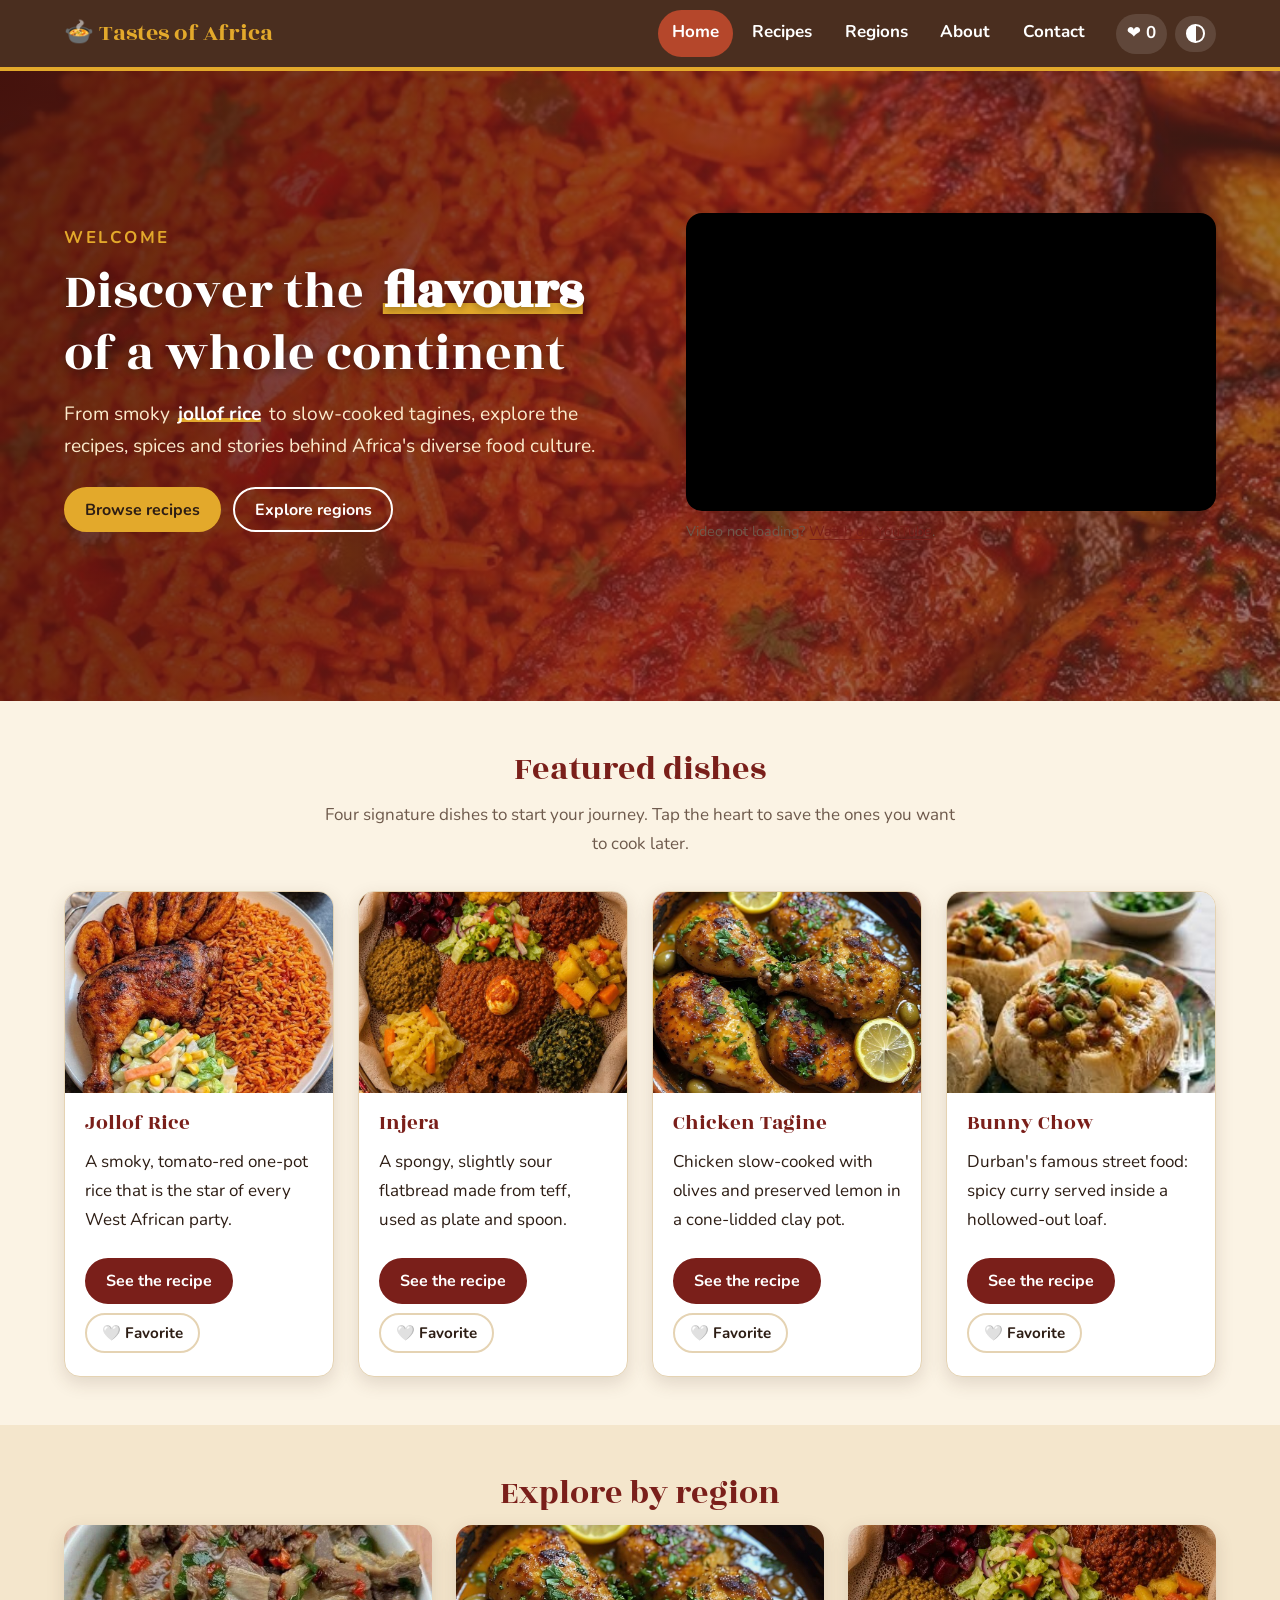
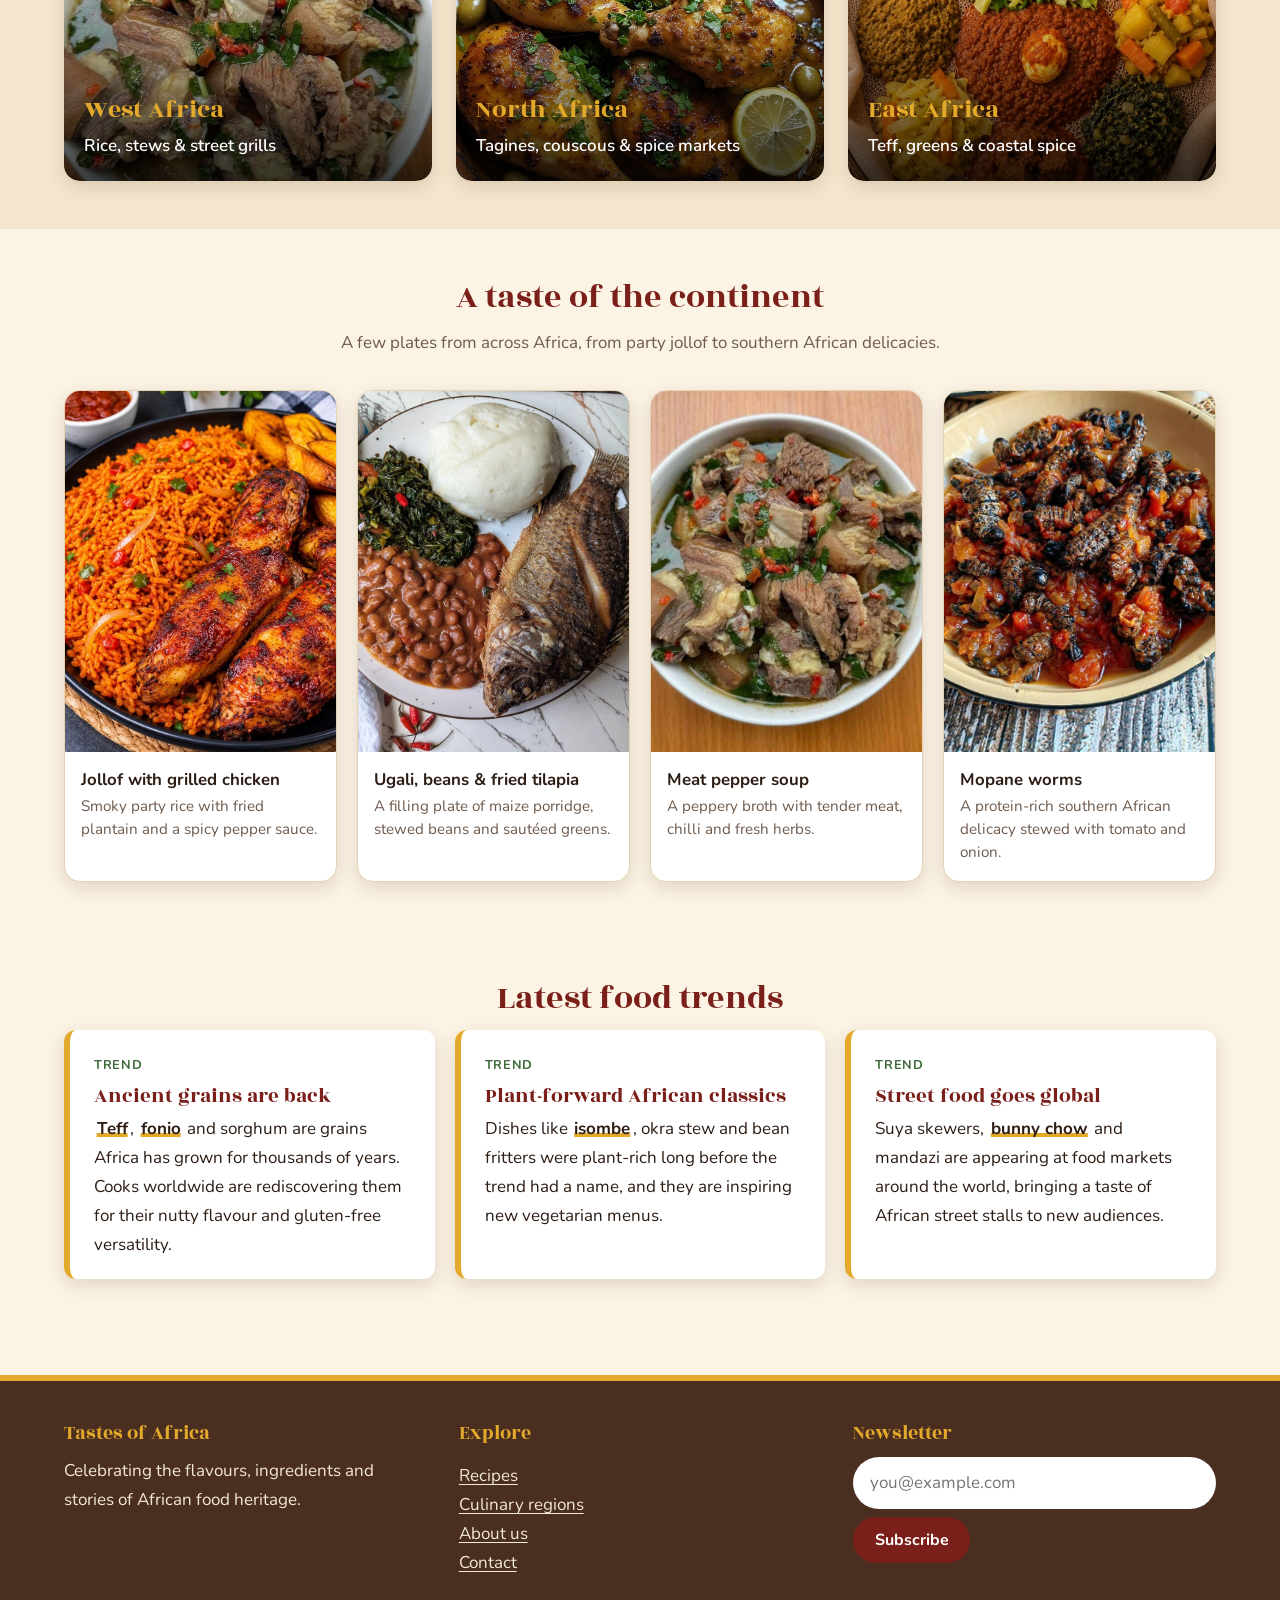
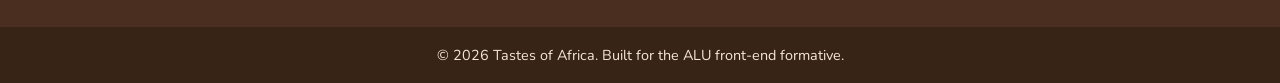
==== index.html @ a36c677f "Taste of Africa website" ====
<!DOCTYPE html>
<html lang="en">
<head>
  <meta charset="UTF-8">
  <meta name="viewport" content="width=device-width, initial-scale=1.0">
  <title>Home | Tastes of Africa</title>
  <meta name="description" content="Explore African cuisine: recipes, regions, spices and food culture.">
  <link rel="icon" href="data:image/svg+xml,%3Csvg xmlns='http://www.w3.org/2000/svg' viewBox='0 0 100 100'%3E%3Ctext y='.9em' font-size='90'%3E🍲%3C/text%3E%3C/svg%3E">
  <link rel="preconnect" href="https://fonts.googleapis.com">
  <link rel="preconnect" href="https://fonts.gstatic.com" crossorigin>
  <link href="https://fonts.googleapis.com/css2?family=Nunito:wght@400;600;700&amp;family=Rozha+One&amp;display=swap" rel="stylesheet">
  <link rel="stylesheet" href="styles.css">
  <script src="script.js" defer></script>
</head>
<body>
<a class="skip-link" href="#main">Skip to main content</a>
<header class="site-header">
  <div class="container header-inner">
    <a class="brand" href="index.html" aria-label="Tastes of Africa home"><span aria-hidden="true">🍲</span> Tastes of Africa</a>
    <button class="nav-toggle" type="button" aria-expanded="false" aria-controls="site-nav" aria-label="Toggle navigation menu">☰</button>
    <nav id="site-nav" class="site-nav" aria-label="Main navigation">
      <ul>
        <li><a href="index.html" aria-current="page">Home</a></li>
        <li><a href="recipes.html">Recipes</a></li>
        <li><a href="regions.html">Regions</a></li>
        <li><a href="about.html">About</a></li>
        <li><a href="contact.html">Contact</a></li>
      </ul>
    </nav>
    <div class="header-tools">
      <a class="fav-link" href="recipes.html" title="Your favorites" aria-label="Your favorites">❤️ <span id="fav-count">0</span></a>
      <button id="theme-toggle" class="theme-toggle" type="button" aria-pressed="false" aria-label="Switch to dark mode"><span class="theme-icon" aria-hidden="true"></span></button>
    </div>
  </div>
</header>
<main id="main">

<section class="hero" aria-labelledby="hero-title">
  <div class="container hero-grid">
    <div class="hero-text">
      <p class="eyebrow">Welcome</p>
      <h1 id="hero-title">Discover the <mark>flavours</mark> of a whole continent</h1>
      <p class="lead">From smoky <mark>jollof rice</mark> to slow-cooked tagines, explore the recipes, spices and stories behind Africa's diverse food culture.</p>
      <p class="hero-actions"><a class="btn btn-accent" href="recipes.html">Browse recipes</a> <a class="btn btn-outline" href="regions.html">Explore regions</a></p>
    </div>
    <div class="hero-video">
      <h2 class="sr-only">Introduction video</h2>
      <div class="video-wrap">
  <iframe src="https://www.youtube-nocookie.com/embed/iTRN6gNwlqU" title="Everything in the African kitchen: how African food and drinks are made" loading="lazy" allow="accelerometer; clipboard-write; encrypted-media; gyroscope; picture-in-picture" referrerpolicy="strict-origin-when-cross-origin" allowfullscreen></iframe>
</div>
<p class="video-note">Video not loading? <a href="https://www.youtube.com/watch?v=iTRN6gNwlqU" target="_blank" rel="noopener">Watch on YouTube</a>.</p>
    </div>
  </div>
</section>

<section class="section container" aria-labelledby="featured-title">
  <h2 id="featured-title" class="section-title">Featured dishes</h2>
  <p class="section-intro">Four signature dishes to start your journey. Tap the heart to save the ones you want to cook later.</p>
  <div class="grid grid-4">
      <figure class="dish-card recipe-card card reveal" data-id="jollof-rice" data-region="west-africa">
        <img src="images/jollof-rice.jpg" alt="Jollof rice served with a grilled chicken leg, fried plantain and a creamy vegetable salad" width="800" height="600" loading="lazy">
        <figcaption>
          <h3>Jollof Rice</h3>
          <p>A smoky, tomato-red one-pot rice that is the star of every West African party.</p>
          <div class="card-actions">
            <a class="btn" href="jollof-rice.html">See the recipe</a>
            <button type="button" class="fav-btn" data-id="jollof-rice" aria-pressed="false"><span class="fav-icon" aria-hidden="true">🤍</span> <span class="fav-label">Favorite</span></button>
          </div>
        </figcaption>
      </figure>
      <figure class="dish-card recipe-card card reveal" data-id="injera" data-region="east-africa">
        <img src="images/injera.jpg" alt="An Ethiopian platter with injera lining a round tray, topped with colourful lentil, vegetable and beef stews, a salad and a boiled egg" width="800" height="600" loading="lazy">
        <figcaption>
          <h3>Injera</h3>
          <p>A spongy, slightly sour flatbread made from teff, used as plate and spoon.</p>
          <div class="card-actions">
            <a class="btn" href="injera.html">See the recipe</a>
            <button type="button" class="fav-btn" data-id="injera" aria-pressed="false"><span class="fav-icon" aria-hidden="true">🤍</span> <span class="fav-label">Favorite</span></button>
          </div>
        </figcaption>
      </figure>
      <figure class="dish-card recipe-card card reveal" data-id="tagine" data-region="north-africa">
        <img src="images/tagine.jpg" alt="Roasted chicken pieces in a clay dish with green olives, lemon slices and fresh herbs in a golden sauce" width="800" height="600" loading="lazy">
        <figcaption>
          <h3>Chicken Tagine</h3>
          <p>Chicken slow-cooked with olives and preserved lemon in a cone-lidded clay pot.</p>
          <div class="card-actions">
            <a class="btn" href="tagine.html">See the recipe</a>
            <button type="button" class="fav-btn" data-id="tagine" aria-pressed="false"><span class="fav-icon" aria-hidden="true">🤍</span> <span class="fav-label">Favorite</span></button>
          </div>
        </figcaption>
      </figure>
      <figure class="dish-card recipe-card card reveal" data-id="bunny-chow" data-region="southern-africa">
        <img src="images/bunny-chow.jpg" alt="Hollowed-out bread loaves filled with a chickpea and vegetable curry and garnished with herbs" width="800" height="600" loading="lazy">
        <figcaption>
          <h3>Bunny Chow</h3>
          <p>Durban's famous street food: spicy curry served inside a hollowed-out loaf.</p>
          <div class="card-actions">
            <a class="btn" href="bunny-chow.html">See the recipe</a>
            <button type="button" class="fav-btn" data-id="bunny-chow" aria-pressed="false"><span class="fav-icon" aria-hidden="true">🤍</span> <span class="fav-label">Favorite</span></button>
          </div>
        </figcaption>
      </figure>
  </div>
</section>

<section class="section band" aria-labelledby="regions-title">
  <div class="container">
    <h2 id="regions-title" class="section-title">Explore by region</h2>
    <div class="grid grid-3">
      <a class="region-tile reveal" href="west-africa.html" style="--tile:url('images/pepper-soup.jpg')">
        <span class="region-name">West Africa</span><span class="region-sub">Rice, stews &amp; street grills</span>
      </a>
      <a class="region-tile reveal" href="north-africa.html" style="--tile:url('images/tagine.jpg')">
        <span class="region-name">North Africa</span><span class="region-sub">Tagines, couscous &amp; spice markets</span>
      </a>
      <a class="region-tile reveal" href="east-africa.html" style="--tile:url('images/injera.jpg')">
        <span class="region-name">East Africa</span><span class="region-sub">Teff, greens &amp; coastal spice</span>
      </a>
    </div>
  </div>
</section>

<section class="section container" aria-labelledby="gallery-title">
  <h2 id="gallery-title" class="section-title">A taste of the continent</h2>
  <p class="section-intro">A few plates from across Africa, from party jollof to southern African delicacies.</p>
  <div class="gallery">
    <figure class="gallery-item reveal">
      <img src="images/jollof-plate.jpg" alt="Jollof rice with grilled chicken and fried plantain on a black plate" width="736" height="1104" loading="lazy">
      <figcaption><strong>Jollof with grilled chicken</strong>Smoky party rice with fried plantain and a spicy pepper sauce.</figcaption>
    </figure>
    <figure class="gallery-item reveal">
      <img src="images/ugali-beans-fish.jpg" alt="Ugali, beans, greens and fried tilapia on a white plate" width="735" height="977" loading="lazy">
      <figcaption><strong>Ugali, beans &amp; fried tilapia</strong>A filling plate of maize porridge, stewed beans and sautéed greens.</figcaption>
    </figure>
    <figure class="gallery-item reveal">
      <img src="images/pepper-soup.jpg" alt="A white bowl of meat pepper soup with chilli and green leaves" width="736" height="920" loading="lazy">
      <figcaption><strong>Meat pepper soup</strong>A peppery broth with tender meat, chilli and fresh herbs.</figcaption>
    </figure>
    <figure class="gallery-item reveal">
      <img src="images/mopane-worms.jpg" alt="A bowl of mopane worms cooked in tomato and onion sauce" width="736" height="843" loading="lazy">
      <figcaption><strong>Mopane worms</strong>A protein-rich southern African delicacy stewed with tomato and onion.</figcaption>
    </figure>
  </div>
</section>

<section class="section container" aria-labelledby="trends-title">
  <h2 id="trends-title" class="section-title">Latest food trends</h2>
  <div class="trends">
    <article class="trend reveal">
      <p class="tag">Trend</p>
      <h3>Ancient grains are back</h3>
      <p><mark>Teff</mark>, <mark>fonio</mark> and sorghum are grains Africa has grown for thousands of years. Cooks worldwide are rediscovering them for their nutty flavour and gluten-free versatility.</p>
    </article>
    <article class="trend reveal">
      <p class="tag">Trend</p>
      <h3>Plant-forward African classics</h3>
      <p>Dishes like <mark>isombe</mark>, okra stew and bean fritters were plant-rich long before the trend had a name, and they are inspiring new vegetarian menus.</p>
    </article>
    <article class="trend reveal">
      <p class="tag">Trend</p>
      <h3>Street food goes global</h3>
      <p>Suya skewers, <mark>bunny chow</mark> and mandazi are appearing at food markets around the world, bringing a taste of African street stalls to new audiences.</p>
    </article>
  </div>
</section>
</main>
<footer class="site-footer">
  <div class="container footer-grid">
    <section aria-labelledby="footer-about">
      <h2 id="footer-about">Tastes of Africa</h2>
      <p>Celebrating the flavours, ingredients and stories of African food heritage.</p>
    </section>
    <section aria-labelledby="footer-links">
      <h2 id="footer-links">Explore</h2>
      <ul>
        <li><a href="recipes.html">Recipes</a></li>
        <li><a href="regions.html">Culinary regions</a></li>
        <li><a href="about.html">About us</a></li>
        <li><a href="contact.html">Contact</a></li>
      </ul>
    </section>
    <section aria-labelledby="footer-news">
      <h2 id="footer-news">Newsletter</h2>
      <form id="newsletter-form" class="newsletter" novalidate>
        <label for="newsletter-email" class="sr-only">Email address</label>
        <input type="email" id="newsletter-email" name="email" placeholder="you@example.com" autocomplete="email" required>
        <button type="submit" class="btn">Subscribe</button>
        <p id="newsletter-msg" class="form-msg" role="status" aria-live="polite"></p>
      </form>
    </section>
  </div>
  <p class="copyright">&copy; <span id="year">2026</span> Tastes of Africa. Built for the ALU front-end formative.</p>
</footer>
</body>
</html>
---- styles.css ----
/* ==========================================================================
   Tastes of Africa - styles.css
   Sections: 1 Variables · 2 Base · 3 Layout · 4 Header/Nav · 5 Hero · 6 Cards
            7 Recipe pages · 8 Regions/About · 9 Forms · 10 Footer
            11 Animations · 12 Responsive
   ========================================================================== */

/* ---------- 1. Variables (palette inspired by spices & savanna landscapes) ---------- */
:root {
  --terracotta: #b5472b;
  --deep-red: #7a1f1a;
  --mustard: #e3a92b;
  --earth: #4a2e1f;
  --leaf: #3f6b3a;
  --cream: #fbf3e4;

  --bg: var(--cream);
  --surface: #ffffff;
  --surface-alt: #f4e6cc;
  --text: #2d1d14;
  --muted: #6e5a4c;
  --border: #e5d3b3;
  --link: var(--deep-red);
  --shadow: 0 6px 18px rgba(74, 46, 31, 0.15);

  --radius: 1rem;
  --font-head: "Rozha One", Georgia, serif;
  --font-body: "Nunito", system-ui, -apple-system, "Segoe UI", sans-serif;
}

[data-theme="dark"] {
  --bg: #1d1511;
  --surface: #2a1f19;
  --surface-alt: #34261e;
  --text: #f3e8d8;
  --muted: #c4b19c;
  --border: #4a382d;
  --link: #f0b04a;
  --shadow: 0 6px 18px rgba(0, 0, 0, 0.5);
}

/* ---------- 2. Base ---------- */
*, *::before, *::after { box-sizing: border-box; }

html { font-size: 100%; scroll-behavior: smooth; }

body {
  margin: 0;
  font-family: var(--font-body);
  font-size: 1.0625rem;
  line-height: 1.7;
  color: var(--text);
  background: var(--bg);
  transition: background 0.3s ease, color 0.3s ease;
}

h1, h2, h3 { font-family: var(--font-head); font-weight: 400; line-height: 1.2; color: var(--deep-red); margin: 0 0 0.75rem; }
[data-theme="dark"] h1, [data-theme="dark"] h2, [data-theme="dark"] h3 { color: var(--mustard); }
h1 { font-size: clamp(2rem, 5vw, 3.25rem); }
h2 { font-size: clamp(1.5rem, 3.5vw, 2.1rem); margin-top: 2rem; }
h3 { font-size: 1.3rem; }

p { margin: 0 0 1rem; }
a { color: var(--link); text-underline-offset: 3px; }
a:hover { color: var(--terracotta); }
img { max-width: 100%; height: auto; display: block; }
ul, ol { padding-left: 1.4rem; }

/* Emphasize semantic <mark> text with an underline that follows each word. */
mark {
  background: transparent;
  color: inherit;
  padding: 0 0.15em;
  font-weight: 700;
  text-decoration-line: underline;
  text-decoration-color: var(--mustard);
  text-decoration-thickness: 0.22em;
  text-underline-offset: -0.08em;
  text-decoration-skip-ink: none;
}

:focus-visible { outline: 3px solid var(--mustard); outline-offset: 3px; }

.sr-only {
  position: absolute; width: 1px; height: 1px; padding: 0; margin: -1px;
  overflow: hidden; clip: rect(0, 0, 0, 0); white-space: nowrap; border: 0;
}
.skip-link {
  position: absolute; left: 0.5rem; top: -4rem; background: var(--deep-red); color: #fff;
  padding: 0.6rem 1rem; border-radius: 0.5rem; z-index: 100;
}
.skip-link:focus { top: 0.5rem; color: #fff; }
.hidden { display: none !important; }
.muted { color: var(--muted); font-weight: 400; }

/* ---------- 3. Layout ---------- */
.container { width: min(100% - 2rem, 72rem); margin-inline: auto; }
.section { padding-block: 3rem; }
.band { background: var(--surface-alt); }
.section-title { margin-top: 0; text-align: center; }
.section-intro { text-align: center; color: var(--muted); max-width: 40rem; margin: 0 auto 2rem; }
.lead { font-size: 1.2rem; color: var(--muted); }

.grid { display: grid; gap: 1.5rem; }
.grid-3 { grid-template-columns: repeat(auto-fit, minmax(16rem, 1fr)); }
.grid-4 { grid-template-columns: repeat(auto-fit, minmax(14rem, 1fr)); }

.tag {
  display: inline-block; font-size: 0.8rem; font-weight: 700; letter-spacing: 0.05em; text-transform: uppercase;
  color: var(--leaf); margin-bottom: 0.4rem;
}
[data-theme="dark"] .tag { color: #9bd08f; }
.meta { display: flex; flex-wrap: wrap; gap: 0.5rem 1.25rem; color: var(--muted); font-size: 0.95rem; }

/* Buttons */
.btn {
  display: inline-block; background: var(--deep-red); color: #fff; text-decoration: none;
  font: 700 1rem var(--font-body); padding: 0.6rem 1.2rem; border-radius: 999px; border: 2px solid var(--deep-red);
  cursor: pointer; transition: transform 0.15s ease, background 0.2s ease, color 0.2s ease;
}
.btn:hover { background: var(--terracotta); border-color: var(--terracotta); color: #fff; transform: translateY(-2px); }
.btn-accent { background: var(--mustard); border-color: var(--mustard); color: #2d1d14; }
.btn-accent:hover { background: #f1bb44; border-color: #f1bb44; color: #2d1d14; }
.btn-outline { background: transparent; color: #fff; border-color: #fff; }
.btn-outline:hover { background: #fff; color: var(--deep-red); border-color: #fff; }

/* ---------- 4. Header & navigation ---------- */
.site-header {
  position: sticky; top: 0; z-index: 50; background: var(--earth); color: #fff;
  border-bottom: 4px solid var(--mustard);
}
.header-inner { display: flex; align-items: center; gap: 1rem; padding-block: 0.6rem; }
.brand { font-family: var(--font-head); font-size: 1.5rem; color: var(--mustard); text-decoration: none; margin-right: auto; }
.brand:hover { color: #fff; }

.site-nav ul { display: flex; gap: 0.25rem; list-style: none; margin: 0; padding: 0; }
.site-nav a {
  display: block; color: #fff; text-decoration: none; font-weight: 700; padding: 0.5rem 0.9rem; border-radius: 999px;
  border-bottom: 3px solid transparent; transition: background 0.2s ease, color 0.2s ease;
}
.site-nav a:hover { color: var(--mustard); text-decoration: underline; text-underline-offset: 6px; text-decoration-thickness: 2px; }
.site-nav a[aria-current="page"] { background: var(--terracotta); color: #fff; }

.header-tools { display: flex; align-items: center; gap: 0.5rem; }
.fav-link { color: #fff; text-decoration: none; font-weight: 700; padding: 0.35rem 0.7rem; border-radius: 999px; background: rgba(255, 255, 255, 0.12); }
.fav-link:hover { background: rgba(255, 255, 255, 0.25); color: #fff; }
.theme-toggle, .nav-toggle {
  background: rgba(255, 255, 255, 0.12); color: #fff; border: 0; border-radius: 999px; cursor: pointer;
  font-size: 1.15rem; line-height: 1; padding: 0.55rem 0.7rem;
}
.theme-icon {
  display: block;
  width: 1em;
  height: 1em;
  border: 2px solid currentColor;
  border-radius: 50%;
  background: linear-gradient(90deg, currentColor 50%, transparent 50%);
}
.theme-toggle:hover, .nav-toggle:hover { background: rgba(255, 255, 255, 0.28); }
.nav-toggle { display: none; }

/* ---------- 5. Hero & page banners ---------- */
.hero {
  background:
    linear-gradient(110deg, rgba(74, 20, 14, 0.9) 0%, rgba(122, 31, 26, 0.72) 55%, rgba(74, 46, 31, 0.55) 100%),
    url("images/jollof-plate.jpg") center 40% / cover no-repeat;
  color: #fff; padding-block: clamp(3rem, 9vw, 6rem); min-height: 70vh; display: flex; align-items: center;
}
.hero-grid { display: grid; gap: 2.5rem; grid-template-columns: 1.1fr 1fr; align-items: center; }
.hero h1 { color: #fff; text-shadow: 0 2px 10px rgba(0, 0, 0, 0.4); }
.hero .lead { color: #fbeacb; }
.hero mark { background: transparent; color: #fff; }
.eyebrow { text-transform: uppercase; letter-spacing: 0.15em; font-weight: 700; color: var(--mustard); margin-bottom: 0.5rem; }
.hero-actions { display: flex; gap: 0.75rem; flex-wrap: wrap; margin-top: 1.5rem; }

.page-banner {
  background: linear-gradient(120deg, var(--deep-red), var(--terracotta)); color: #fff; padding-block: 3rem; text-align: center;
  border-bottom: 6px solid var(--mustard);
}
.page-banner h1 { color: #fff; }
.page-banner .lead { color: #fbeacb; max-width: 42rem; margin-inline: auto; }

/* ---------- 6. Cards ---------- */
.card, .dish-card {
  background: var(--surface); border-radius: var(--radius); box-shadow: var(--shadow); overflow: hidden; margin: 0;
  display: flex; flex-direction: column; border: 1px solid var(--border);
  transition: transform 0.25s ease, box-shadow 0.25s ease;
}
.card:hover, .dish-card:hover { transform: translateY(-6px); box-shadow: 0 14px 28px rgba(74, 46, 31, 0.28); }
.card img, .dish-card img { width: 100%; aspect-ratio: 4 / 3; object-fit: cover; }
.card figure { margin: 0; }
.card-body, .dish-card figcaption { padding: 1.1rem 1.25rem 1.4rem; display: flex; flex-direction: column; flex: 1; }
.card-body p:last-of-type, .dish-card figcaption p { flex: 1; }
.card-actions { display: flex; flex-wrap: wrap; gap: 0.6rem; align-items: center; margin-top: 0.5rem; }

.fav-btn {
  font: 700 0.95rem var(--font-body); cursor: pointer; background: transparent; color: var(--text);
  border: 2px solid var(--border); border-radius: 999px; padding: 0.5rem 0.95rem; transition: all 0.2s ease;
}
.fav-btn:hover { border-color: #d6301f; }
.fav-btn.active { background: #fde8e5; border-color: #d6301f; color: #a01c10; }
[data-theme="dark"] .fav-btn.active { background: #4a1f1a; color: #ffb4a8; }
.fav-btn.active .fav-icon { display: inline-block; animation: pop 0.35s ease; }

/* The bunny chow photo is a small portrait image: keep the loaves in frame */
img[src$="bunny-chow.jpg"] { object-position: center 45%; }

/* Region tiles */
.region-tile {
  position: relative; display: flex; flex-direction: column; justify-content: flex-end; min-height: 16rem; padding: 1.25rem;
  border-radius: var(--radius); color: #fff; text-decoration: none; overflow: hidden; box-shadow: var(--shadow);
  background: linear-gradient(to top, rgba(0, 0, 0, 0.75), rgba(0, 0, 0, 0.05) 70%), var(--tile) center / cover;
  transition: transform 0.25s ease;
}
.region-tile:hover { transform: scale(1.03); color: #fff; }
.region-name { font-family: var(--font-head); font-size: 1.6rem; color: var(--mustard); }
.region-sub { font-weight: 600; }

/* Photo gallery (home) and single feature photos (region pages) */
.gallery { display: grid; gap: 1.25rem; grid-template-columns: repeat(auto-fit, minmax(14rem, 1fr)); }
.gallery-item {
  margin: 0; background: var(--surface); border: 1px solid var(--border); border-radius: var(--radius);
  overflow: hidden; box-shadow: var(--shadow); transition: transform 0.25s ease;
}
.gallery-item:hover { transform: translateY(-6px); }
.gallery-item img { width: 100%; aspect-ratio: 3 / 4; object-fit: cover; transition: transform 0.4s ease; }
.gallery-item:hover img { transform: scale(1.05); }
.gallery-item figcaption { padding: 0.9rem 1rem 1.1rem; font-size: 0.95rem; color: var(--muted); line-height: 1.5; }
.gallery-item figcaption strong { display: block; color: var(--text); font-size: 1.05rem; margin-bottom: 0.2rem; }
.photo-feature { margin: 1.5rem 0; max-width: 36rem; }
.photo-feature img { width: 100%; aspect-ratio: 4 / 3; object-fit: cover; border-radius: var(--radius); box-shadow: var(--shadow); }
.photo-feature figcaption { font-size: 0.9rem; color: var(--muted); margin-top: 0.5rem; }

/* Trends */
.trends { display: grid; gap: 1.25rem; grid-template-columns: repeat(auto-fit, minmax(16rem, 1fr)); }
.trend { background: var(--surface); border-left: 6px solid var(--mustard); border-radius: 0.75rem; padding: 1.25rem 1.5rem; box-shadow: var(--shadow); }
.trend h3 { margin-bottom: 0.4rem; }
.trend p:last-child { margin-bottom: 0; }

/* Filter bar */
.filter-bar { display: flex; flex-wrap: wrap; gap: 0.6rem; justify-content: center; margin-bottom: 2rem; }
.filter-btn {
  font: 700 1rem var(--font-body); cursor: pointer; background: var(--surface); color: var(--text);
  border: 2px solid var(--terracotta); border-radius: 999px; padding: 0.5rem 1.1rem; transition: all 0.2s ease;
}
.filter-btn:hover { background: var(--surface-alt); }
.filter-btn.active { background: var(--terracotta); color: #fff; }
.empty-state { text-align: center; color: var(--muted); padding: 2rem 0; }

/* ---------- 7. Recipe pages ---------- */
.recipe-page, .region-page, .about { padding-block: 2rem 3rem; }
.breadcrumb { font-size: 0.95rem; color: var(--muted); margin-bottom: 1rem; }
.recipe-head { display: grid; grid-template-columns: 1fr 1fr; gap: 2rem; align-items: center; }
.recipe-hero { margin: 0; }
.recipe-hero img { border-radius: var(--radius); box-shadow: var(--shadow); width: 100%; aspect-ratio: 4 / 3; object-fit: cover; }
.recipe-hero figcaption { font-size: 0.85rem; color: var(--muted); margin-top: 0.4rem; text-align: center; }

.recipe-cols { display: grid; grid-template-columns: 1fr 1fr; gap: 1.5rem; margin-block: 1.5rem; }
.panel { background: var(--surface); border: 1px solid var(--border); border-radius: var(--radius); padding: 1.25rem 1.5rem; box-shadow: var(--shadow); }
.panel h2 { margin-top: 0; }

.scaler { display: flex; align-items: center; gap: 0.6rem; flex-wrap: wrap; margin-bottom: 1rem; font-weight: 700; }
.scale-btn {
  width: 2.4rem; height: 2.4rem; border-radius: 50%; border: 2px solid var(--terracotta); background: var(--surface);
  color: var(--terracotta); font-size: 1.3rem; line-height: 1; cursor: pointer; transition: all 0.15s ease;
}
.scale-btn:hover { background: var(--terracotta); color: #fff; }
.scale-reset { background: none; border: 0; color: var(--link); text-decoration: underline; cursor: pointer; font: inherit; }
#servings-value { min-width: 2ch; text-align: center; font-size: 1.3rem; }

.ingredients { list-style: none; padding: 0; margin: 0; }
.ingredients li { padding: 0.5rem 0 0.5rem 2rem; border-bottom: 1px dashed var(--border); position: relative; }
.ingredients li::before { content: "\2726"; position: absolute; left: 0.4rem; color: var(--mustard); }
.ingredients li:last-child { border-bottom: 0; }

details.instructions { border: 1px solid var(--border); border-radius: 0.75rem; margin-bottom: 0.8rem; background: var(--surface-alt); }
details.instructions summary { cursor: pointer; font-weight: 700; padding: 0.8rem 1rem; list-style: none; display: flex; justify-content: space-between; }
details.instructions summary::-webkit-details-marker { display: none; }
details.instructions summary::after { content: "+"; font-size: 1.4rem; color: var(--terracotta); line-height: 1; }
details.instructions[open] summary::after { content: "\2212"; }
details.instructions[open] summary { border-bottom: 1px solid var(--border); }
details.instructions ol, details.instructions p { padding: 0.5rem 1rem 0.5rem 2.4rem; margin: 0; }
details.instructions p { padding-left: 1rem; }
details.instructions li { margin-bottom: 0.7rem; }

.video-wrap { position: relative; width: 100%; aspect-ratio: 16 / 9; border-radius: var(--radius); overflow: hidden; box-shadow: var(--shadow); background: #000; }
.video-wrap iframe, .map-wrap iframe { position: absolute; inset: 0; width: 100%; height: 100%; border: 0; }
.video-note { font-size: 0.9rem; color: var(--muted); margin-top: 0.5rem; }
.map-wrap { position: relative; width: 100%; aspect-ratio: 16 / 7; min-height: 16rem; border-radius: var(--radius); overflow: hidden; box-shadow: var(--shadow); border: 3px solid var(--mustard); }

table.nutrition { width: 100%; max-width: 32rem; border-collapse: collapse; background: var(--surface); border-radius: 0.75rem; overflow: hidden; box-shadow: var(--shadow); }
.nutrition caption { text-align: left; color: var(--muted); padding-bottom: 0.5rem; font-size: 0.95rem; }
.nutrition th, .nutrition td { padding: 0.65rem 1rem; text-align: left; border-bottom: 1px solid var(--border); }
.nutrition thead th { background: var(--deep-red); color: #fff; }
.nutrition tbody tr:nth-child(even) { background: var(--surface-alt); }
.nutrition tbody th { font-weight: 600; }

.link-list { columns: 2; column-gap: 2rem; }
.link-list li { margin-bottom: 0.4rem; break-inside: avoid; }

/* ---------- 8. Regions & About ---------- */
.check-list { list-style: none; padding: 0; margin: 0; }
.check-list li { padding-left: 1.8rem; position: relative; margin-bottom: 0.5rem; }
.check-list li::before { content: "\2714"; color: var(--leaf); position: absolute; left: 0; font-weight: 700; }
[data-theme="dark"] .check-list li::before { color: #9bd08f; }
.chips { list-style: none; display: flex; flex-wrap: wrap; gap: 0.6rem; padding: 0; }
.chips li { background: var(--surface); border: 2px solid var(--mustard); border-radius: 999px; padding: 0.3rem 1rem; }
.note { text-align: center; margin-top: 2rem; }

.mission {
  margin: 1rem 0 1.5rem; padding: 1.5rem 2rem; background: var(--surface-alt); border-left: 8px solid var(--terracotta);
  border-radius: 0 var(--radius) var(--radius) 0; font-size: 1.35rem; font-style: italic; line-height: 1.6;
}
.mission p { margin: 0; }

.timeline { list-style: none; padding: 0; margin: 1.5rem 0; counter-reset: step; border-left: 4px solid var(--mustard); }
.timeline li { position: relative; padding: 0 0 1.5rem 2.5rem; counter-increment: step; }
.timeline li::before {
  content: counter(step); position: absolute; left: -1.35rem; top: 0; width: 2.3rem; height: 2.3rem; border-radius: 50%;
  background: var(--terracotta); color: #fff; display: grid; place-items: center; font-weight: 700;
}
.timeline h3 { margin-bottom: 0.3rem; }

/* ---------- 9. Forms ---------- */
.form, .confirmation {
  max-width: 40rem; margin-inline: auto; background: var(--surface); padding: 2rem; border-radius: var(--radius);
  box-shadow: var(--shadow); border: 1px solid var(--border);
}
.field { margin-bottom: 1.25rem; }
.field label { display: block; font-weight: 700; margin-bottom: 0.35rem; }
.field input, .field select, .field textarea {
  width: 100%; font: inherit; color: var(--text); background: var(--bg); padding: 0.7rem 0.9rem; border: 2px solid var(--border);
  border-radius: 0.6rem; transition: border-color 0.2s ease, box-shadow 0.2s ease;
}
.field textarea { resize: vertical; min-height: 9rem; }
.field input:hover, .field select:hover, .field textarea:hover { border-color: var(--terracotta); }
.field input:focus, .field select:focus, .field textarea:focus {
  outline: none; border-color: var(--mustard); box-shadow: 0 0 0 4px rgba(227, 169, 43, 0.35);
}
.field.invalid input, .field.invalid select, .field.invalid textarea { border-color: #c62828; }
.error { color: #c62828; font-weight: 700; font-size: 0.92rem; margin: 0.3rem 0 0; min-height: 1.2em; }
[data-theme="dark"] .error { color: #ff8a80; }
.hint { color: var(--muted); font-size: 0.9rem; margin: 0.3rem 0 0; }
.hint.ok { color: var(--leaf); }
.confirmation { text-align: center; border-top: 8px solid var(--leaf); font-size: 1.25rem; }
.confirmation[hidden] { display: none; }

/* ---------- 10. Footer ---------- */
.site-footer { background: var(--earth); color: #f3e8d8; margin-top: 3rem; padding-top: 2.5rem; border-top: 6px solid var(--mustard); }
.site-footer h2 { color: var(--mustard); font-size: 1.25rem; margin-top: 0; }
.site-footer a { color: #f3e8d8; }
.site-footer a:hover { color: var(--mustard); }
.footer-grid { display: grid; gap: 2rem; grid-template-columns: repeat(auto-fit, minmax(14rem, 1fr)); }
.footer-grid ul { list-style: none; padding: 0; }
.newsletter { display: flex; flex-wrap: wrap; gap: 0.5rem; }
.newsletter input { flex: 1 1 10rem; padding: 0.6rem 0.9rem; border-radius: 999px; border: 2px solid transparent; font: inherit; }
.newsletter input:focus { outline: none; border-color: var(--mustard); box-shadow: 0 0 0 3px rgba(227, 169, 43, 0.4); }
.form-msg { flex-basis: 100%; margin: 0; min-height: 1.4em; font-weight: 700; }
.copyright { text-align: center; margin: 2rem 0 0; padding: 1rem; background: rgba(0, 0, 0, 0.25); font-size: 0.9rem; }

/* ---------- 11. Animations ---------- */
@keyframes pop { 0% { transform: scale(1); } 50% { transform: scale(1.5); } 100% { transform: scale(1); } }
/* .js is added by script.js, so content stays visible if JavaScript fails */
.js .reveal { opacity: 0; transform: translateY(24px); transition: opacity 0.6s ease, transform 0.6s ease; }
.js .reveal.visible { opacity: 1; transform: none; }

@media (prefers-reduced-motion: reduce) {
  *, *::before, *::after { animation: none !important; transition: none !important; scroll-behavior: auto !important; }
  .js .reveal { opacity: 1; transform: none; }
}

/* ---------- 12. Responsive ---------- */
@media (max-width: 56rem) {
  .hero-grid, .recipe-head, .recipe-cols { grid-template-columns: 1fr; }
  .hero { min-height: auto; }
}

@media (max-width: 48rem) {
  .nav-toggle { display: block; }
  .header-inner { flex-wrap: wrap; }
  .site-nav { order: 5; width: 100%; display: none; }
  .site-nav.open { display: block; }
  .site-nav ul { flex-direction: column; padding-bottom: 0.5rem; }
  .link-list { columns: 1; }
  .form, .confirmation { padding: 1.25rem; }
}

@media (max-width: 30rem) {
  body { font-size: 1rem; }
  .brand { font-size: 1.2rem; }
  .btn { width: 100%; text-align: center; }
  .card-actions .btn, .card-actions .fav-btn { flex: 1 1 100%; }
  .map-wrap { aspect-ratio: 4 / 3; }
}
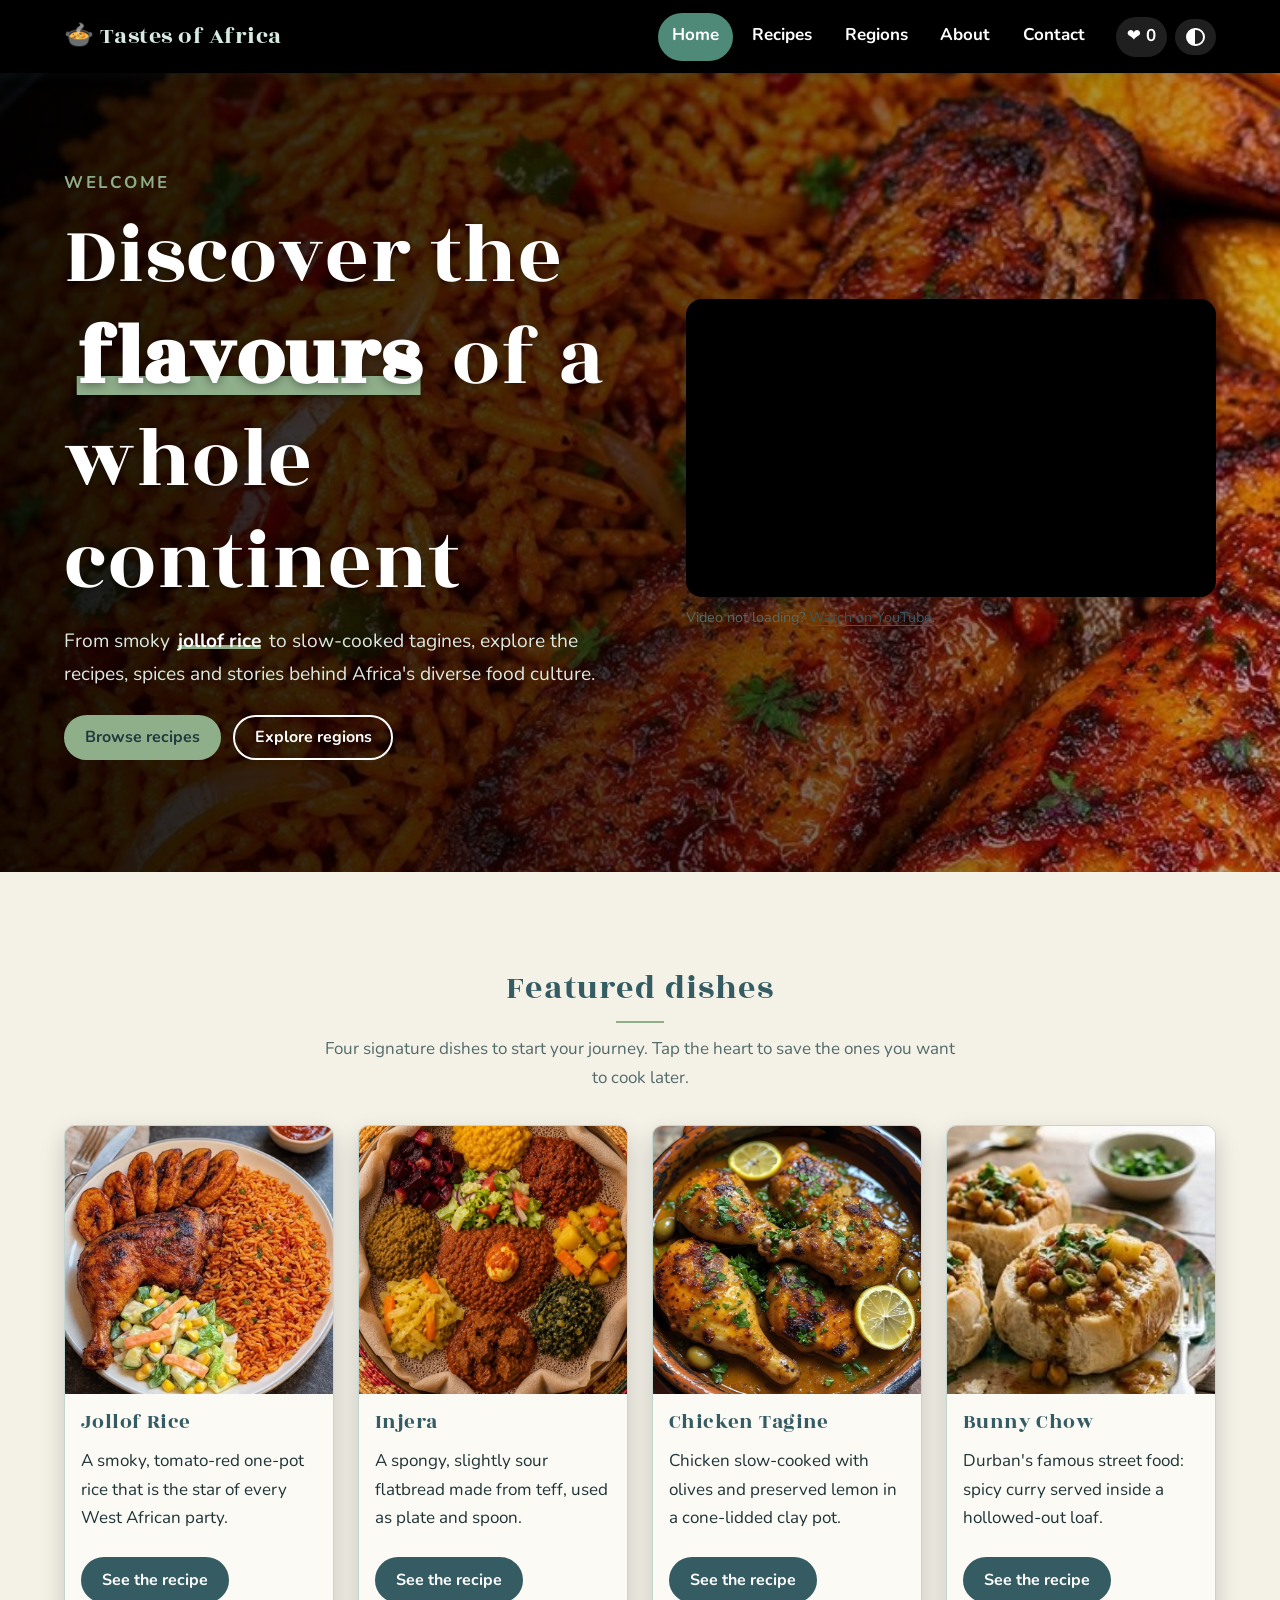
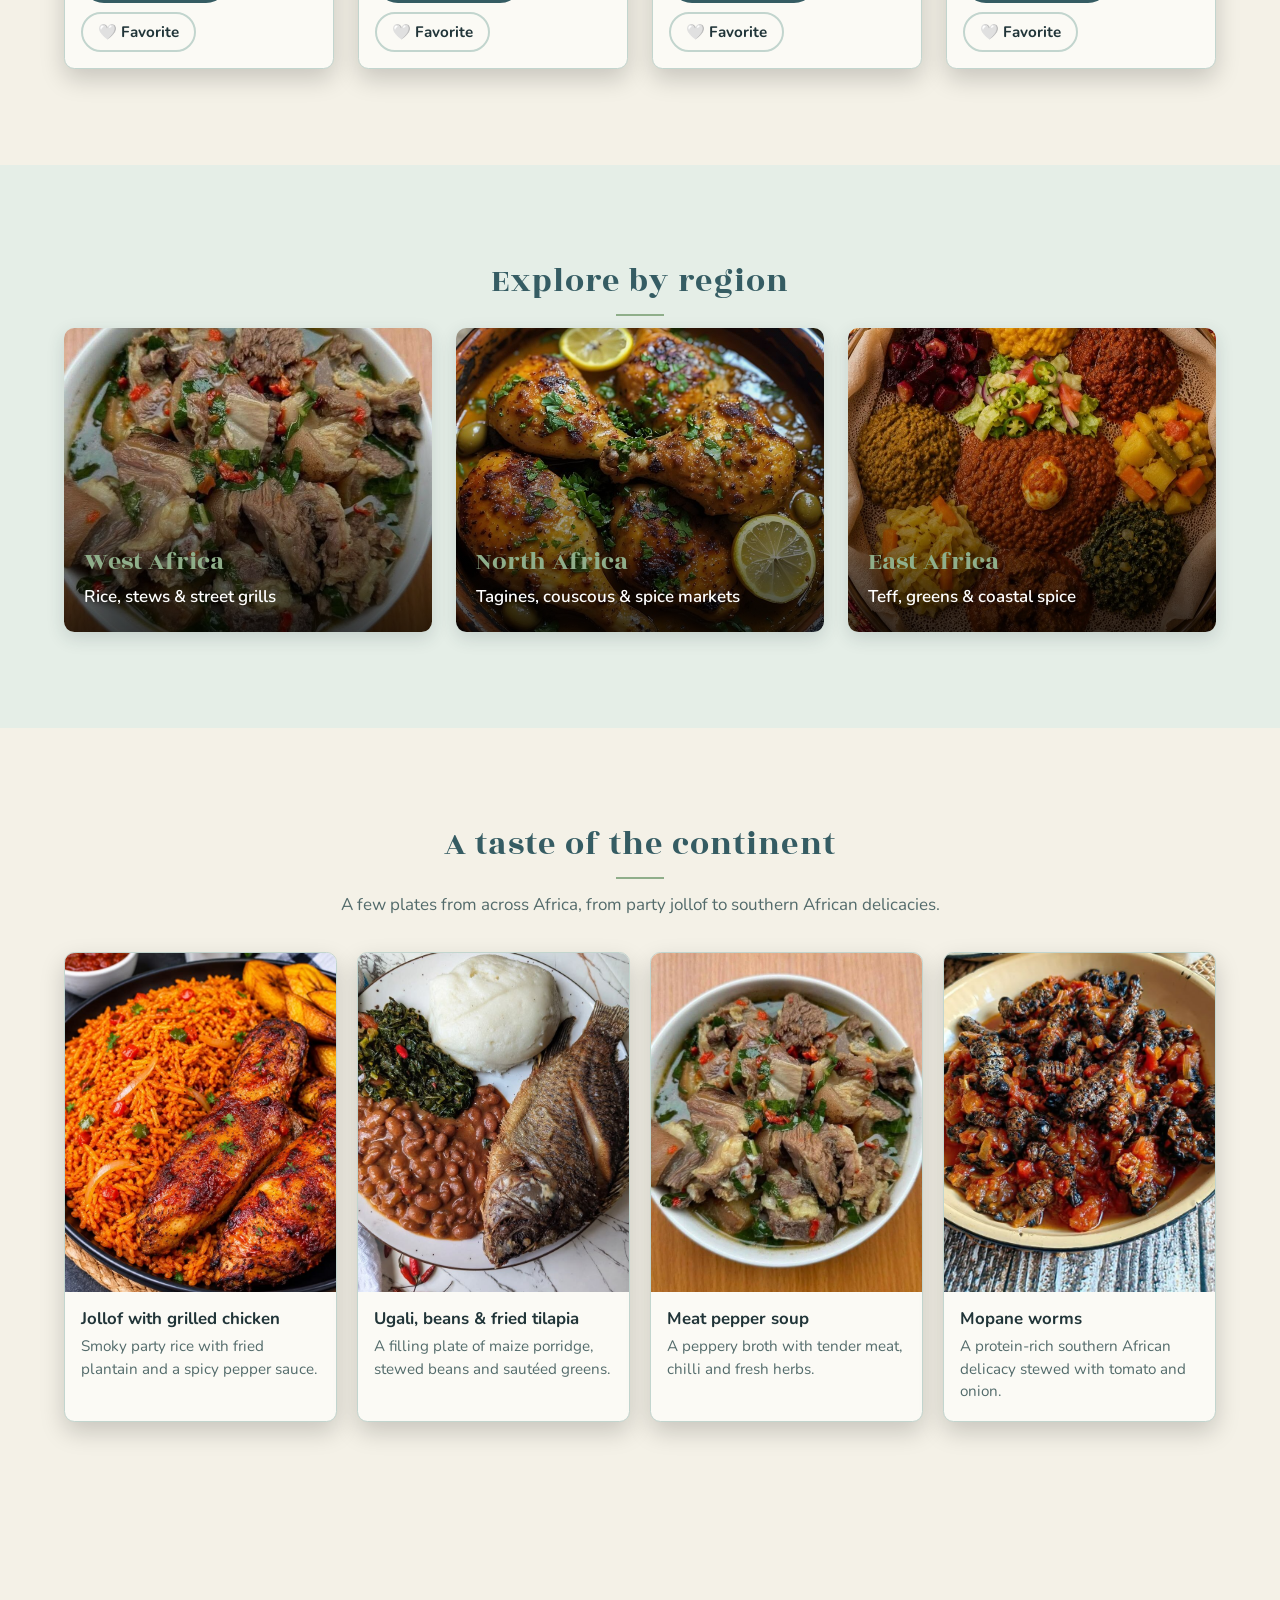
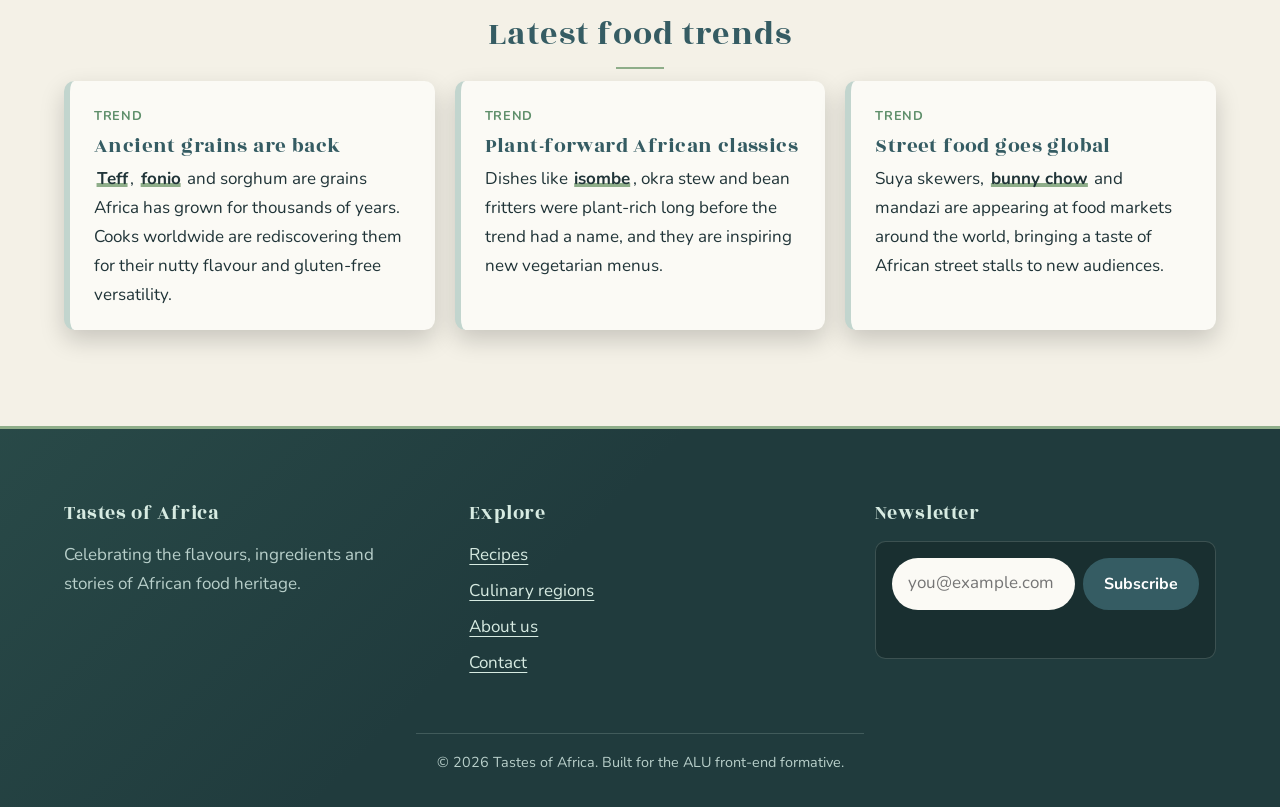
==== commit 4989735f: "Update homepage styles and structure for improved layout and design" ====
--- a/index.html
+++ b/index.html
@@ -12,7 +12,7 @@
   <link rel="stylesheet" href="styles.css">
   <script src="script.js" defer></script>
 </head>
-<body>
+<body class="home-page">
 <a class="skip-link" href="#main">Skip to main content</a>
 <header class="site-header">
   <div class="container header-inner">
--- a/styles.css
+++ b/styles.css
@@ -7,21 +7,21 @@
 
 /* ---------- 1. Variables (palette inspired by spices & savanna landscapes) ---------- */
 :root {
-  --terracotta: #b5472b;
-  --deep-red: #7a1f1a;
-  --mustard: #e3a92b;
-  --earth: #4a2e1f;
-  --leaf: #3f6b3a;
-  --cream: #fbf3e4;
+  --terracotta: #4f8a78;
+  --deep-red: #355c63;
+  --mustard: #8fae8a;
+  --earth: #203b3d;
+  --leaf: #5f8f6b;
+  --cream: #f4f1e7;
 
   --bg: var(--cream);
-  --surface: #ffffff;
-  --surface-alt: #f4e6cc;
-  --text: #2d1d14;
-  --muted: #6e5a4c;
-  --border: #e5d3b3;
+  --surface: #fbfaf5;
+  --surface-alt: #e5eee7;
+  --text: #203438;
+  --muted: #536b6b;
+  --border: #c2d5ce;
   --link: var(--deep-red);
-  --shadow: 0 6px 18px rgba(74, 46, 31, 0.15);
+  --shadow: 0 6px 18px rgba(32, 59, 61, 0.16);
 
   --radius: 1rem;
   --font-head: "Rozha One", Georgia, serif;
@@ -29,14 +29,14 @@
 }
 
 [data-theme="dark"] {
-  --bg: #1d1511;
-  --surface: #2a1f19;
-  --surface-alt: #34261e;
-  --text: #f3e8d8;
-  --muted: #c4b19c;
-  --border: #4a382d;
-  --link: #f0b04a;
-  --shadow: 0 6px 18px rgba(0, 0, 0, 0.5);
+  --bg: #000000;
+  --surface: #000000;
+  --surface-alt: #111111;
+  --text: #e9f0e9;
+  --muted: #b8cfca;
+  --border: #344d50;
+  --link: #a9d2c2;
+  --shadow: 0 6px 18px rgba(0, 0, 0, 0.55);
 }
 
 /* ---------- 2. Base ---------- */
@@ -55,7 +55,7 @@
 }
 
 h1, h2, h3 { font-family: var(--font-head); font-weight: 400; line-height: 1.2; color: var(--deep-red); margin: 0 0 0.75rem; }
-[data-theme="dark"] h1, [data-theme="dark"] h2, [data-theme="dark"] h3 { color: var(--mustard); }
+[data-theme="dark"] h1, [data-theme="dark"] h2, [data-theme="dark"] h3 { color: #c5ddc2; }
 h1 { font-size: clamp(2rem, 5vw, 3.25rem); }
 h2 { font-size: clamp(1.5rem, 3.5vw, 2.1rem); margin-top: 2rem; }
 h3 { font-size: 1.3rem; }
@@ -119,10 +119,11 @@
   cursor: pointer; transition: transform 0.15s ease, background 0.2s ease, color 0.2s ease;
 }
 .btn:hover { background: var(--terracotta); border-color: var(--terracotta); color: #fff; transform: translateY(-2px); }
-.btn-accent { background: var(--mustard); border-color: var(--mustard); color: #2d1d14; }
-.btn-accent:hover { background: #f1bb44; border-color: #f1bb44; color: #2d1d14; }
+.btn-accent { background: var(--mustard); border-color: var(--mustard); color: var(--earth); }
+.btn-accent:hover { background: #a9c5a2; border-color: #a9c5a2; color: var(--earth); }
 .btn-outline { background: transparent; color: #fff; border-color: #fff; }
 .btn-outline:hover { background: #fff; color: var(--deep-red); border-color: #fff; }
+[data-theme="dark"] .btn-outline:hover { background: #000; color: #d7ebe2; border-color: #d7ebe2; }
 
 /* ---------- 4. Header & navigation ---------- */
 .site-header {
@@ -162,13 +163,13 @@
 /* ---------- 5. Hero & page banners ---------- */
 .hero {
   background:
-    linear-gradient(110deg, rgba(74, 20, 14, 0.9) 0%, rgba(122, 31, 26, 0.72) 55%, rgba(74, 46, 31, 0.55) 100%),
+    linear-gradient(110deg, rgba(32, 59, 61, 0.92) 0%, rgba(53, 92, 99, 0.78) 55%, rgba(32, 59, 61, 0.56) 100%),
     url("images/jollof-plate.jpg") center 40% / cover no-repeat;
   color: #fff; padding-block: clamp(3rem, 9vw, 6rem); min-height: 70vh; display: flex; align-items: center;
 }
 .hero-grid { display: grid; gap: 2.5rem; grid-template-columns: 1.1fr 1fr; align-items: center; }
 .hero h1 { color: #fff; text-shadow: 0 2px 10px rgba(0, 0, 0, 0.4); }
-.hero .lead { color: #fbeacb; }
+.hero .lead { color: #dbe8df; }
 .hero mark { background: transparent; color: #fff; }
 .eyebrow { text-transform: uppercase; letter-spacing: 0.15em; font-weight: 700; color: var(--mustard); margin-bottom: 0.5rem; }
 .hero-actions { display: flex; gap: 0.75rem; flex-wrap: wrap; margin-top: 1.5rem; }
@@ -178,7 +179,7 @@
   border-bottom: 6px solid var(--mustard);
 }
 .page-banner h1 { color: #fff; }
-.page-banner .lead { color: #fbeacb; max-width: 42rem; margin-inline: auto; }
+.page-banner .lead { color: #dbe8df; max-width: 42rem; margin-inline: auto; }
 
 /* ---------- 6. Cards ---------- */
 .card, .dish-card {
@@ -186,7 +187,7 @@
   display: flex; flex-direction: column; border: 1px solid var(--border);
   transition: transform 0.25s ease, box-shadow 0.25s ease;
 }
-.card:hover, .dish-card:hover { transform: translateY(-6px); box-shadow: 0 14px 28px rgba(74, 46, 31, 0.28); }
+.card:hover, .dish-card:hover { transform: translateY(-6px); box-shadow: 0 14px 28px rgba(32, 59, 61, 0.24); }
 .card img, .dish-card img { width: 100%; aspect-ratio: 4 / 3; object-fit: cover; }
 .card figure { margin: 0; }
 .card-body, .dish-card figcaption { padding: 1.1rem 1.25rem 1.4rem; display: flex; flex-direction: column; flex: 1; }
@@ -199,7 +200,7 @@
 }
 .fav-btn:hover { border-color: #d6301f; }
 .fav-btn.active { background: #fde8e5; border-color: #d6301f; color: #a01c10; }
-[data-theme="dark"] .fav-btn.active { background: #4a1f1a; color: #ffb4a8; }
+[data-theme="dark"] .fav-btn.active { background: #31544f; color: #c5e0d2; }
 .fav-btn.active .fav-icon { display: inline-block; animation: pop 0.35s ease; }
 
 /* The bunny chow photo is a small portrait image: keep the loaves in frame */
@@ -335,7 +336,7 @@
 .field textarea { resize: vertical; min-height: 9rem; }
 .field input:hover, .field select:hover, .field textarea:hover { border-color: var(--terracotta); }
 .field input:focus, .field select:focus, .field textarea:focus {
-  outline: none; border-color: var(--mustard); box-shadow: 0 0 0 4px rgba(227, 169, 43, 0.35);
+  outline: none; border-color: var(--mustard); box-shadow: 0 0 0 4px rgba(143, 174, 138, 0.35);
 }
 .field.invalid input, .field.invalid select, .field.invalid textarea { border-color: #c62828; }
 .error { color: #c62828; font-weight: 700; font-size: 0.92rem; margin: 0.3rem 0 0; min-height: 1.2em; }
@@ -346,15 +347,15 @@
 .confirmation[hidden] { display: none; }
 
 /* ---------- 10. Footer ---------- */
-.site-footer { background: var(--earth); color: #f3e8d8; margin-top: 3rem; padding-top: 2.5rem; border-top: 6px solid var(--mustard); }
+.site-footer { background: var(--earth); color: #e9f0e9; margin-top: 3rem; padding-top: 2.5rem; border-top: 6px solid var(--mustard); }
 .site-footer h2 { color: var(--mustard); font-size: 1.25rem; margin-top: 0; }
-.site-footer a { color: #f3e8d8; }
+.site-footer a { color: #e9f0e9; }
 .site-footer a:hover { color: var(--mustard); }
 .footer-grid { display: grid; gap: 2rem; grid-template-columns: repeat(auto-fit, minmax(14rem, 1fr)); }
 .footer-grid ul { list-style: none; padding: 0; }
 .newsletter { display: flex; flex-wrap: wrap; gap: 0.5rem; }
 .newsletter input { flex: 1 1 10rem; padding: 0.6rem 0.9rem; border-radius: 999px; border: 2px solid transparent; font: inherit; }
-.newsletter input:focus { outline: none; border-color: var(--mustard); box-shadow: 0 0 0 3px rgba(227, 169, 43, 0.4); }
+.newsletter input:focus { outline: none; border-color: var(--mustard); box-shadow: 0 0 0 3px rgba(143, 174, 138, 0.4); }
 .form-msg { flex-basis: 100%; margin: 0; min-height: 1.4em; font-weight: 700; }
 .copyright { text-align: center; margin: 2rem 0 0; padding: 1rem; background: rgba(0, 0, 0, 0.25); font-size: 0.9rem; }
 
@@ -367,6 +368,339 @@
 @media (prefers-reduced-motion: reduce) {
   *, *::before, *::after { animation: none !important; transition: none !important; scroll-behavior: auto !important; }
   .js .reveal { opacity: 1; transform: none; }
+}
+
+/* ---------- Homepage template styling ---------- */
+.home-page {
+  background: var(--bg);
+}
+
+.home-page .site-header {
+  background: #000;
+  border-bottom-color: var(--mustard);
+}
+
+.home-page .hero {
+  min-height: 78vh;
+  background:
+    linear-gradient(90deg, rgba(0, 0, 0, 0.9) 0%, rgba(0, 0, 0, 0.68) 46%, rgba(0, 0, 0, 0.2) 100%),
+    url("images/jollof-plate.jpg") center 40% / cover no-repeat;
+}
+
+.home-page .hero h1 {
+  max-width: 14ch;
+  font-size: clamp(2.8rem, 7vw, 5.3rem);
+  letter-spacing: 0.01em;
+}
+
+.home-page .hero .lead {
+  max-width: 34rem;
+}
+
+.home-page .section {
+  padding-block: clamp(3.5rem, 8vw, 6rem);
+}
+
+.home-page .section-title {
+  letter-spacing: 0.03em;
+}
+
+.home-page .card,
+.home-page .dish-card,
+.home-page .gallery-item,
+.home-page .trend {
+  border-radius: 0.65rem;
+  border-color: var(--border);
+  box-shadow: 0 10px 24px rgba(0, 0, 0, 0.18);
+}
+
+.home-page .dish-card img {
+  aspect-ratio: 1 / 1;
+}
+
+.home-page .dish-card figcaption {
+  padding: 1rem;
+}
+
+.home-page .dish-card h3,
+.home-page .trend h3 {
+  letter-spacing: 0.02em;
+}
+
+.home-page .band {
+  background: var(--surface-alt);
+}
+
+.home-page .region-tile {
+  min-height: 19rem;
+  border-radius: 0.65rem;
+}
+
+.home-page .gallery-item img {
+  aspect-ratio: 4 / 5;
+}
+
+[data-theme="dark"] .home-page .site-header {
+  background: #000;
+}
+
+[data-theme="dark"] .home-page h1,
+[data-theme="dark"] .home-page h2,
+[data-theme="dark"] .home-page h3 {
+  color: #fff;
+}
+
+[data-theme="dark"] .home-page .section-title::after {
+  content: "";
+  display: block;
+  width: 3rem;
+  height: 2px;
+  margin: 0.8rem auto 0;
+  background: var(--mustard);
+}
+
+/* ---------- Site-wide template styling ---------- */
+.site-header {
+  background: var(--earth);
+  border-bottom: 0;
+  box-shadow: 0 2px 12px rgba(32, 59, 61, 0.18);
+}
+
+.header-inner {
+  min-height: 4.5rem;
+  padding-block: 0.8rem;
+}
+
+.brand {
+  color: #d7ebe2;
+  letter-spacing: 0.02em;
+}
+
+.site-nav a[aria-current="page"] {
+  background: var(--terracotta);
+}
+
+.page-banner {
+  min-height: 22rem;
+  display: grid;
+  place-items: center;
+  background:
+    linear-gradient(110deg, rgba(32, 59, 61, 0.96), rgba(53, 92, 99, 0.82)),
+    url("images/pepper-soup.jpg") center / cover;
+  border-bottom: 0;
+  text-align: left;
+}
+
+.page-banner .container {
+  width: min(100% - 2rem, 58rem);
+}
+
+.page-banner h1 {
+  max-width: 13ch;
+  font-size: clamp(2.5rem, 6vw, 4.5rem);
+  letter-spacing: 0.01em;
+}
+
+.page-banner .lead {
+  max-width: 36rem;
+  margin-inline: 0;
+}
+
+.section {
+  padding-block: clamp(3.5rem, 7vw, 5.5rem);
+}
+
+.section-title {
+  letter-spacing: 0.02em;
+}
+
+.section-title::after {
+  content: "";
+  display: block;
+  width: 3rem;
+  height: 2px;
+  margin: 0.8rem auto 0;
+  background: var(--mustard);
+}
+
+.card,
+.dish-card,
+.gallery-item,
+.trend,
+.panel,
+.form,
+.confirmation {
+  border-radius: 0.65rem;
+  border-color: var(--border);
+  box-shadow: 0 10px 24px rgba(32, 59, 61, 0.14);
+}
+
+.card,
+.dish-card {
+  background: var(--surface);
+}
+
+.card img,
+.dish-card img {
+  aspect-ratio: 4 / 3;
+}
+
+.region-tile {
+  min-height: 18rem;
+  border-radius: 0.65rem;
+}
+
+.recipe-page {
+  max-width: 68rem;
+}
+
+.recipe-head {
+  padding: clamp(1.25rem, 4vw, 2.5rem);
+  background: var(--surface);
+  border: 1px solid var(--border);
+  border-radius: 0.65rem;
+  box-shadow: var(--shadow);
+}
+
+.recipe-hero img,
+.photo-feature img {
+  border-radius: 0.5rem;
+}
+
+.panel {
+  background: var(--surface);
+}
+
+.form {
+  max-width: 46rem;
+  margin-inline: auto;
+  padding: clamp(1.25rem, 4vw, 2.5rem);
+  background: var(--surface);
+}
+
+.site-footer {
+  margin-top: 0;
+  padding-block: 4.5rem 1rem;
+  background:
+    linear-gradient(135deg, rgba(79, 138, 120, 0.18), transparent 42%),
+    var(--earth);
+  border-top: 3px solid var(--mustard);
+}
+
+.site-footer .footer-grid {
+  gap: clamp(2rem, 5vw, 4rem);
+}
+
+.site-footer section {
+  min-width: 0;
+}
+
+.site-footer h2 {
+  margin-bottom: 1rem;
+  color: #d7ebe2;
+  letter-spacing: 0.03em;
+}
+
+.site-footer p {
+  max-width: 28rem;
+  color: #b8cfca;
+}
+
+.site-footer ul {
+  margin: 0;
+}
+
+.site-footer li {
+  margin-bottom: 0.45rem;
+}
+
+.site-footer a {
+  display: inline-block;
+  color: #d7ebe2;
+  text-underline-offset: 0.25em;
+}
+
+.site-footer a:hover,
+.site-footer a:focus-visible {
+  color: var(--mustard);
+}
+
+.site-footer .newsletter {
+  padding: 1rem;
+  background: rgba(0, 0, 0, 0.2);
+  border: 1px solid rgba(215, 235, 226, 0.18);
+  border-radius: 0.65rem;
+}
+
+.site-footer .newsletter input {
+  min-width: 0;
+  color: var(--text);
+  background: var(--surface);
+}
+
+.site-footer .newsletter .btn {
+  white-space: nowrap;
+}
+
+.copyright {
+  max-width: 72rem;
+  margin: 3rem auto 0;
+  padding: 1rem;
+  color: #9eb8b3;
+  border-top: 1px solid rgba(215, 235, 226, 0.18);
+  background: transparent;
+}
+
+[data-theme="dark"] .site-header,
+[data-theme="dark"] .site-footer {
+  background: #000;
+}
+
+[data-theme="dark"] .site-footer {
+  background:
+    linear-gradient(135deg, rgba(79, 138, 120, 0.12), transparent 42%),
+    #000;
+}
+
+[data-theme="dark"] .site-footer .newsletter {
+  background: #111;
+  border-color: #344d50;
+}
+
+[data-theme="dark"] .site-footer .newsletter input {
+  background: #000;
+}
+
+[data-theme="dark"] .page-banner {
+  background:
+    linear-gradient(110deg, rgba(0, 0, 0, 0.96), rgba(17, 17, 17, 0.88)),
+    url("images/pepper-soup.jpg") center / cover;
+}
+
+[data-theme="dark"] .card,
+[data-theme="dark"] .dish-card,
+[data-theme="dark"] .gallery-item,
+[data-theme="dark"] .trend,
+[data-theme="dark"] .panel,
+[data-theme="dark"] .form,
+[data-theme="dark"] .confirmation,
+[data-theme="dark"] .recipe-head {
+  background: #000;
+  box-shadow: 0 10px 24px rgba(0, 0, 0, 0.5);
+}
+
+@media (max-width: 48rem) {
+  .page-banner {
+    min-height: 18rem;
+  }
+
+  .site-footer {
+    padding-block: 3.5rem 1rem;
+  }
+
+  .site-footer .newsletter {
+    max-width: 30rem;
+  }
 }
 
 /* ---------- 12. Responsive ---------- */
